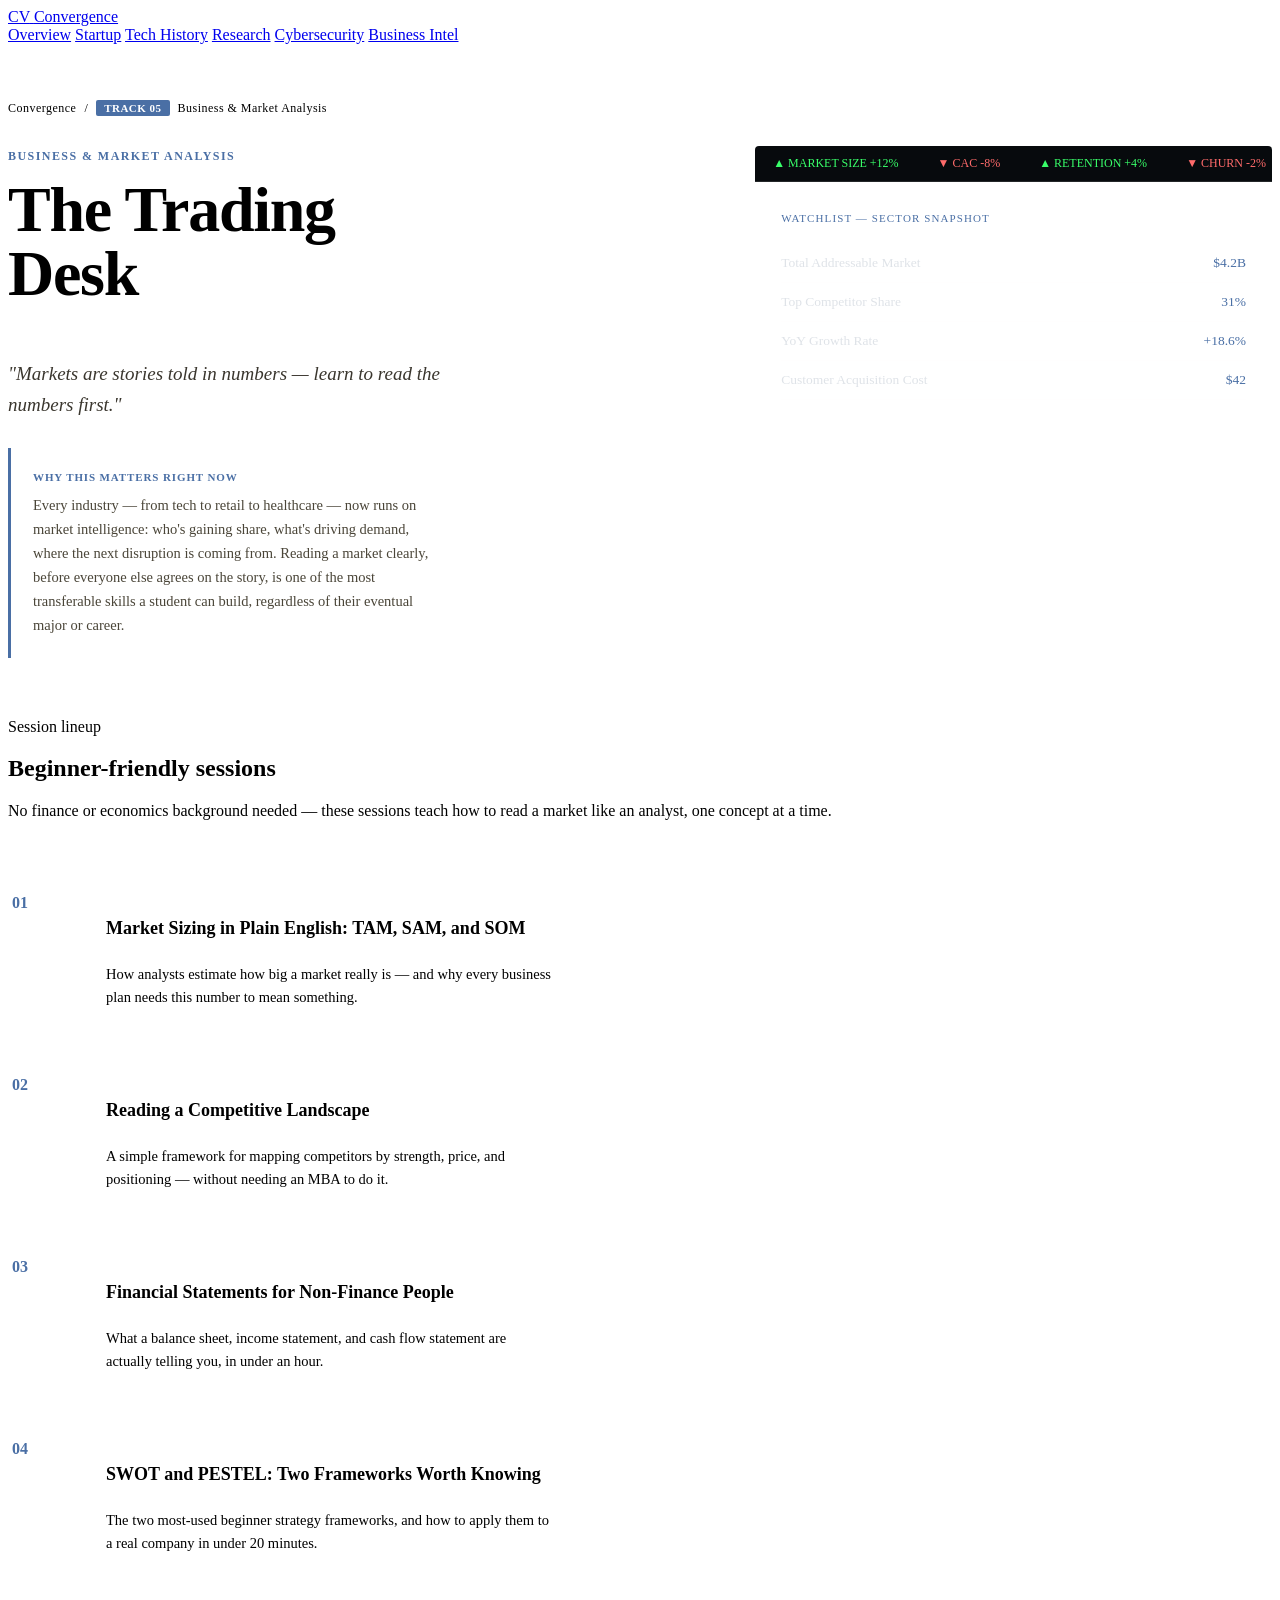
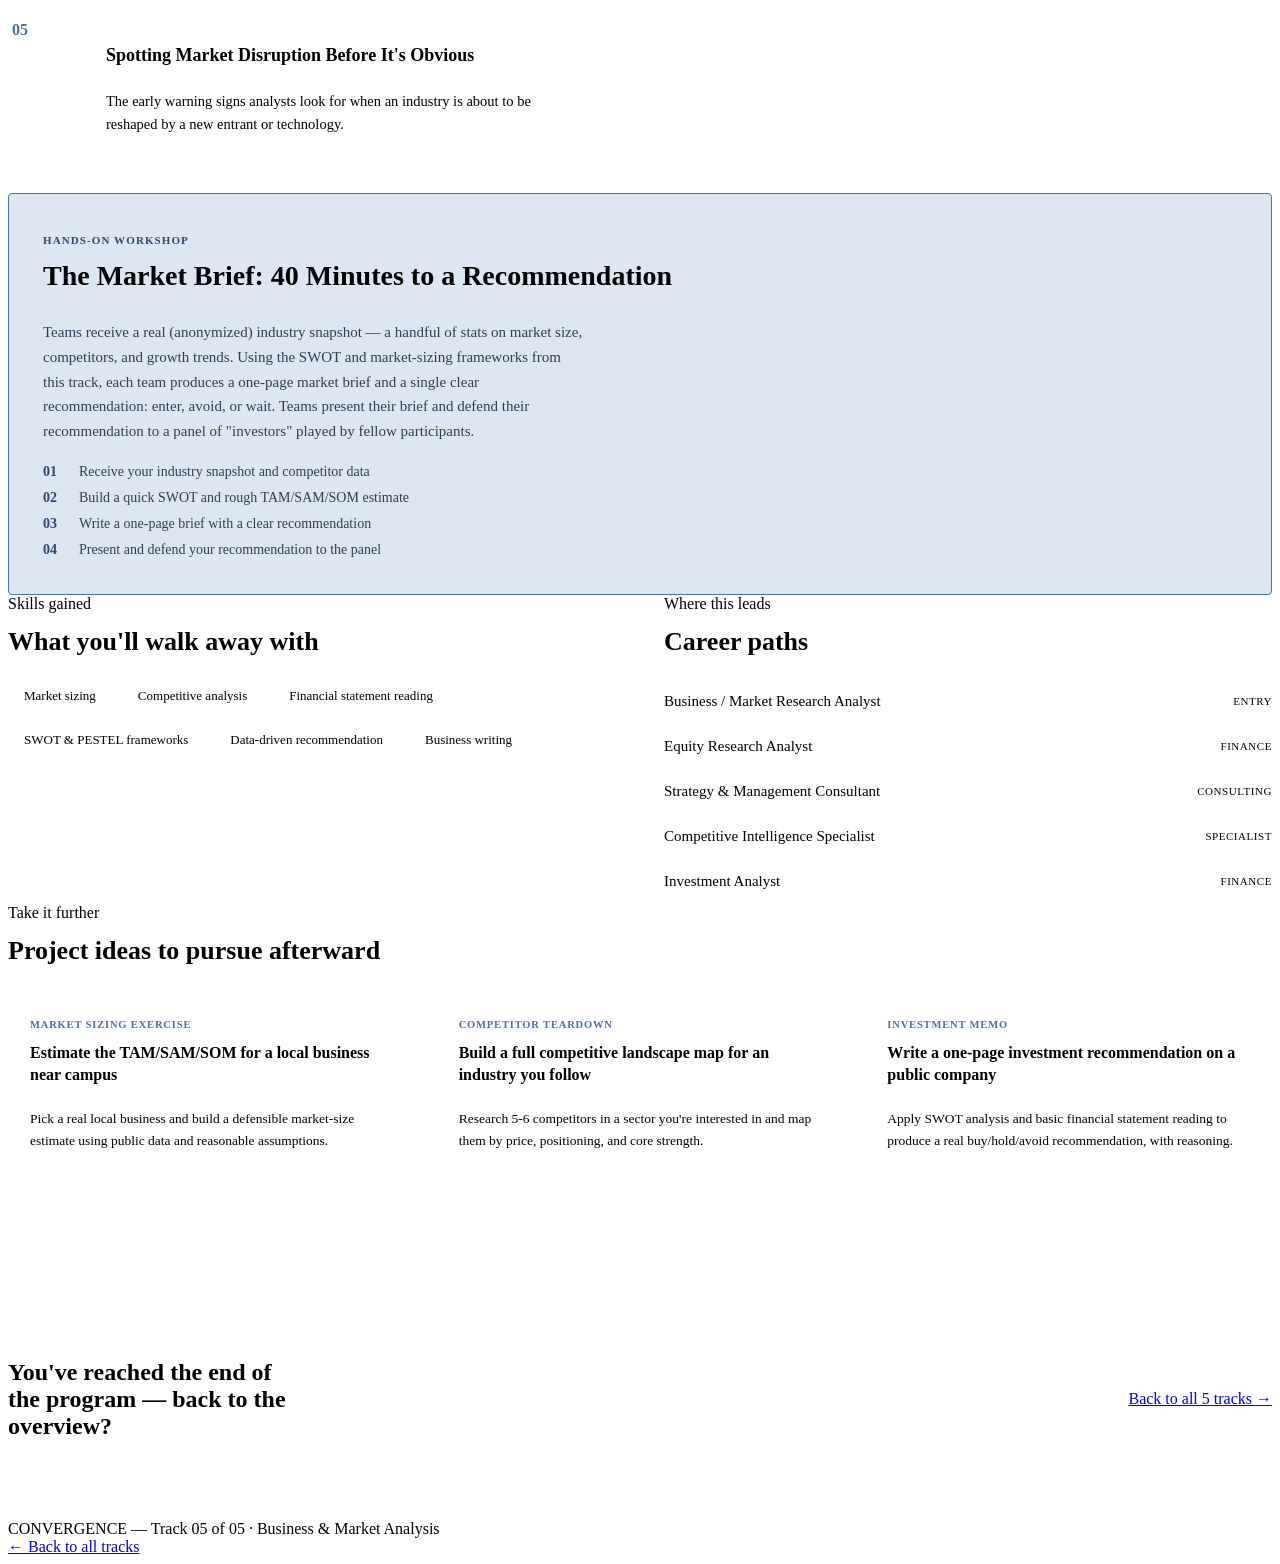
==== business.html @ 2186295e "Add files via upload" ====
<!DOCTYPE html>
<html lang="en">
<head>
<meta charset="UTF-8">
<meta name="viewport" content="width=device-width, initial-scale=1.0">
<title>The Trading Desk — Business & Market Analysis | Convergence</title>
<link rel="stylesheet" href="assets/style.css">
<style>
  :root{ --accent: #4A6FA5; --accent-dim: #dde7f3; }

  .track-hero{ padding: 56px 0 0; }
  .breadcrumb{ font-family: var(--mono); font-size:12px; color:var(--muted); letter-spacing:.04em; display:flex; gap:8px; align-items:center; margin-bottom:30px; }
  .breadcrumb a{ text-decoration:none; color:var(--muted); }
  .breadcrumb a:hover{ color:var(--ink); }
  .breadcrumb .accent-chip{ background: var(--accent); color:#fff; font-weight:700; padding:2px 8px; border-radius:2px; font-size:11px; }

  .th-grid{ display:grid; grid-template-columns: 1.15fr 0.85fr; gap:48px; align-items:stretch; padding-bottom:60px; border-bottom:1px solid var(--line); }
  @media (max-width:900px){ .th-grid{ grid-template-columns:1fr; } }

  .track-tag{ font-family:var(--mono); font-size:12px; letter-spacing:.12em; text-transform:uppercase; color:var(--accent); font-weight:700; }
  .track-hero h1{ font-size: clamp(38px,5.6vw,64px); line-height:1.0; margin-top:14px; letter-spacing:-0.02em; }
  .theme-statement{ margin-top: 22px; font-size: 19px; line-height:1.6; max-width:48ch; color:#3a362e; font-family: var(--serif); font-style:italic; font-weight:400; }
  .relevance-box{ margin-top:28px; padding:20px 22px; background: var(--paper-dim); border-left:3px solid var(--accent); font-size:14.5px; color:#4a4538; line-height:1.65; max-width: 56ch; }
  .relevance-box b{ display:block; font-family:var(--mono); font-size:11px; letter-spacing:.08em; text-transform:uppercase; color:var(--accent); margin-bottom:8px; font-weight:700; }

  /* ledger / ticker card — signature visual */
  .ticker-card{
    background: var(--ink); color: var(--paper);
    border-radius: 4px;
    min-height: 320px;
    padding: 0;
    overflow:hidden;
    display:flex; flex-direction:column;
  }
  .ticker-strip{
    background:#070a0d; padding:10px 0; overflow:hidden; white-space:nowrap;
    font-family:var(--mono); font-size:12px; border-bottom:1px solid rgba(247,245,240,0.12);
  }
  .ticker-strip span{ padding: 0 18px; color:var(--muted-on-ink); }
  .ticker-strip .up{ color:#39FF6A; }
  .ticker-strip .down{ color:#ff6b6b; }
  .ticker-body{ padding: 26px 26px; flex:1; }
  .ticker-body .tb-label{ font-family:var(--mono); font-size:11px; letter-spacing:.1em; text-transform:uppercase; color: var(--accent); }
  .ticker-rows{ margin-top:18px; display:flex; flex-direction:column; }
  .ticker-row{ display:flex; justify-content:space-between; padding:11px 0; border-bottom:1px solid rgba(247,245,240,0.1); font-size:13.5px; }
  .ticker-row .tr-name{ color:#dfe3e8; }
  .ticker-row .tr-val{ font-family:var(--mono); color: var(--accent); }

  .sess-list{ border-top:2px solid var(--ink); margin-top:48px; }
  .sess-item{ display:grid; grid-template-columns: 70px 1fr; gap:24px; padding: 26px 4px; border-bottom:1px solid var(--line); }
  .sess-item .idx{ color: var(--accent); font-weight:700; }
  .sess-item h4{ font-size:18px; font-weight:600; }
  .sess-item p{ margin-top:6px; color:var(--muted); font-size:14.5px; line-height:1.6; max-width:62ch; }

  .workshop{ background: var(--accent-dim); border: 1px solid var(--accent); border-radius: 4px; padding: 36px 34px; margin-top: 16px; }
  .workshop .w-label{ font-family:var(--mono); font-size:11px; letter-spacing:.1em; text-transform:uppercase; color:#2c4670; font-weight:700; }
  .workshop h3{ margin-top:12px; font-size: clamp(22px,3vw,28px); }
  .workshop p{ margin-top:14px; color:#2c3e57; line-height:1.65; font-size:15px; max-width:72ch; }
  .workshop .w-steps{ margin-top:20px; display:flex; flex-direction:column; gap:10px; }
  .w-step{ display:flex; gap:14px; align-items:baseline; font-size:14px; color:#2c3e57; }
  .w-step .ws-num{ font-family:var(--mono); font-weight:700; color:#2c4670; min-width:22px; }

  .two-col{ display:grid; grid-template-columns:1fr 1fr; gap:48px; }
  @media (max-width:820px){ .two-col{ grid-template-columns:1fr; } }
  .pill-group{ display:flex; flex-wrap:wrap; gap:10px; margin-top:22px; }
  .pill{ font-family:var(--mono); font-size:13px; padding:9px 16px; border:1.5px solid var(--ink); border-radius: 20px; background:transparent; }
  .career-list{ margin-top:22px; display:flex; flex-direction:column; }
  .career-row{ display:flex; justify-content:space-between; gap:16px; padding:14px 0; border-bottom:1px solid var(--line); font-size:15px; }
  .career-row:first-child{ border-top:1px solid var(--line); }
  .career-row .cr-level{ font-family:var(--mono); font-size:11px; color:var(--muted); text-transform:uppercase; letter-spacing:.05em; white-space:nowrap; padding-top:2px;}

  .proj-grid{ display:grid; grid-template-columns: repeat(3,1fr); gap:22px; margin-top:24px; }
  @media (max-width:900px){ .proj-grid{ grid-template-columns:1fr; } }
  .proj-card{ border:1px solid var(--line); border-radius:4px; padding:24px 22px; background:var(--paper); transition: border-color .15s ease, transform .15s ease; }
  .proj-card:hover{ border-color: var(--accent); transform: translateY(-3px); }
  .proj-card .pj-tag{ font-family:var(--mono); font-size:10.5px; letter-spacing:.08em; text-transform:uppercase; color:var(--accent); font-weight:700; }
  .proj-card h4{ margin-top:10px; font-size:16px; line-height:1.4; }
  .proj-card p{ margin-top:8px; font-size:13.5px; color:var(--muted); line-height:1.6; }

  .track-cta{ margin-top:90px; padding: 56px 0; border-top:1px solid var(--line); border-bottom:1px solid var(--line); display:flex; justify-content:space-between; align-items:center; gap:24px; flex-wrap:wrap; }
  .track-cta h3{ font-size:24px; max-width:24ch; }
</style>
</head>
<body>

<nav class="topnav">
  <div class="topnav-inner">
    <a href="index.html" class="brand">
      <span class="brand-mark">CV</span>
      <span class="brand-name">Convergence</span>
    </a>
    <div class="navlinks">
      <a href="index.html">Overview</a>
      <a href="startup.html">Startup</a>
      <a href="history.html">Tech History</a>
      <a href="research.html">Research</a>
      <a href="cybersecurity.html">Cybersecurity</a>
      <a href="business.html" class="is-active">Business Intel</a>
    </div>
  </div>
</nav>

<main class="wrap">

  <section class="track-hero">
    <div class="breadcrumb">
      <a href="index.html">Convergence</a> / <span class="accent-chip">TRACK 05</span> Business &amp; Market Analysis
    </div>

    <div class="th-grid">
      <div>
        <span class="track-tag">Business &amp; Market Analysis</span>
        <h1>The Trading<br>Desk</h1>
        <p class="theme-statement">"Markets are stories told in numbers — learn to read the numbers first."</p>

        <div class="relevance-box">
          <b>Why this matters right now</b>
          Every industry — from tech to retail to healthcare — now runs on market intelligence: who's gaining share, what's driving demand, where the next disruption is coming from. Reading a market clearly, before everyone else agrees on the story, is one of the most transferable skills a student can build, regardless of their eventual major or career.
        </div>
      </div>

      <div class="ticker-card">
        <div class="ticker-strip">
          <span class="up">▲ MARKET SIZE +12%</span>
          <span class="down">▼ CAC -8%</span>
          <span class="up">▲ RETENTION +4%</span>
          <span class="down">▼ CHURN -2%</span>
          <span class="up">▲ MARKET SIZE +12%</span>
          <span class="down">▼ CAC -8%</span>
        </div>
        <div class="ticker-body">
          <span class="tb-label">Watchlist — Sector Snapshot</span>
          <div class="ticker-rows">
            <div class="ticker-row"><span class="tr-name">Total Addressable Market</span><span class="tr-val">$4.2B</span></div>
            <div class="ticker-row"><span class="tr-name">Top Competitor Share</span><span class="tr-val">31%</span></div>
            <div class="ticker-row"><span class="tr-name">YoY Growth Rate</span><span class="tr-val">+18.6%</span></div>
            <div class="ticker-row"><span class="tr-name">Customer Acquisition Cost</span><span class="tr-val">$42</span></div>
          </div>
        </div>
      </div>
    </div>
  </section>

  <section class="section-tight">
    <div class="section-head">
      <span class="eyebrow"><span class="dot" style="color:var(--accent)"></span>Session lineup</span>
      <h2>Beginner-friendly sessions</h2>
      <p class="lede">No finance or economics background needed — these sessions teach how to read a market like an analyst, one concept at a time.</p>
    </div>

    <div class="sess-list">
      <div class="sess-item">
        <span class="idx">01</span>
        <div>
          <h4>Market Sizing in Plain English: TAM, SAM, and SOM</h4>
          <p>How analysts estimate how big a market really is — and why every business plan needs this number to mean something.</p>
        </div>
      </div>
      <div class="sess-item">
        <span class="idx">02</span>
        <div>
          <h4>Reading a Competitive Landscape</h4>
          <p>A simple framework for mapping competitors by strength, price, and positioning — without needing an MBA to do it.</p>
        </div>
      </div>
      <div class="sess-item">
        <span class="idx">03</span>
        <div>
          <h4>Financial Statements for Non-Finance People</h4>
          <p>What a balance sheet, income statement, and cash flow statement are actually telling you, in under an hour.</p>
        </div>
      </div>
      <div class="sess-item">
        <span class="idx">04</span>
        <div>
          <h4>SWOT and PESTEL: Two Frameworks Worth Knowing</h4>
          <p>The two most-used beginner strategy frameworks, and how to apply them to a real company in under 20 minutes.</p>
        </div>
      </div>
      <div class="sess-item">
        <span class="idx">05</span>
        <div>
          <h4>Spotting Market Disruption Before It's Obvious</h4>
          <p>The early warning signs analysts look for when an industry is about to be reshaped by a new entrant or technology.</p>
        </div>
      </div>
    </div>
  </section>

  <section class="section-tight">
    <div class="workshop">
      <span class="w-label">Hands-on workshop</span>
      <h3>The Market Brief: 40 Minutes to a Recommendation</h3>
      <p>Teams receive a real (anonymized) industry snapshot — a handful of stats on market size, competitors, and growth trends. Using the SWOT and market-sizing frameworks from this track, each team produces a one-page market brief and a single clear recommendation: enter, avoid, or wait. Teams present their brief and defend their recommendation to a panel of "investors" played by fellow participants.</p>
      <div class="w-steps">
        <div class="w-step"><span class="ws-num">01</span> Receive your industry snapshot and competitor data</div>
        <div class="w-step"><span class="ws-num">02</span> Build a quick SWOT and rough TAM/SAM/SOM estimate</div>
        <div class="w-step"><span class="ws-num">03</span> Write a one-page brief with a clear recommendation</div>
        <div class="w-step"><span class="ws-num">04</span> Present and defend your recommendation to the panel</div>
      </div>
    </div>
  </section>

  <section class="section-tight">
    <div class="two-col">
      <div>
        <span class="eyebrow"><span class="dot" style="color:var(--accent)"></span>Skills gained</span>
        <h2 style="font-size:26px; margin-top:14px;">What you'll walk away with</h2>
        <div class="pill-group">
          <span class="pill">Market sizing</span>
          <span class="pill">Competitive analysis</span>
          <span class="pill">Financial statement reading</span>
          <span class="pill">SWOT &amp; PESTEL frameworks</span>
          <span class="pill">Data-driven recommendation</span>
          <span class="pill">Business writing</span>
        </div>
      </div>
      <div>
        <span class="eyebrow"><span class="dot" style="color:var(--accent)"></span>Where this leads</span>
        <h2 style="font-size:26px; margin-top:14px;">Career paths</h2>
        <div class="career-list">
          <div class="career-row"><span>Business / Market Research Analyst</span><span class="cr-level">Entry</span></div>
          <div class="career-row"><span>Equity Research Analyst</span><span class="cr-level">Finance</span></div>
          <div class="career-row"><span>Strategy &amp; Management Consultant</span><span class="cr-level">Consulting</span></div>
          <div class="career-row"><span>Competitive Intelligence Specialist</span><span class="cr-level">Specialist</span></div>
          <div class="career-row"><span>Investment Analyst</span><span class="cr-level">Finance</span></div>
        </div>
      </div>
    </div>
  </section>

  <section class="section-tight">
    <span class="eyebrow"><span class="dot" style="color:var(--accent)"></span>Take it further</span>
    <h2 style="font-size:26px; margin-top:14px;">Project ideas to pursue afterward</h2>
    <div class="proj-grid">
      <div class="proj-card">
        <span class="pj-tag">Market sizing exercise</span>
        <h4>Estimate the TAM/SAM/SOM for a local business near campus</h4>
        <p>Pick a real local business and build a defensible market-size estimate using public data and reasonable assumptions.</p>
      </div>
      <div class="proj-card">
        <span class="pj-tag">Competitor teardown</span>
        <h4>Build a full competitive landscape map for an industry you follow</h4>
        <p>Research 5-6 competitors in a sector you're interested in and map them by price, positioning, and core strength.</p>
      </div>
      <div class="proj-card">
        <span class="pj-tag">Investment memo</span>
        <h4>Write a one-page investment recommendation on a public company</h4>
        <p>Apply SWOT analysis and basic financial statement reading to produce a real buy/hold/avoid recommendation, with reasoning.</p>
      </div>
    </div>
  </section>

  <div class="track-cta">
    <h3>You've reached the end of the program — back to the overview?</h3>
    <a href="index.html" class="btn btn-solid">Back to all 5 tracks →</a>
  </div>

</main>

<footer class="site-footer">
  <div class="wrap footer-inner">
    <div class="footer-note">CONVERGENCE — Track 05 of 05 · Business &amp; Market Analysis</div>
    <a href="index.html" class="footer-back">← Back to all tracks</a>
  </div>
</footer>

</body>
</html>
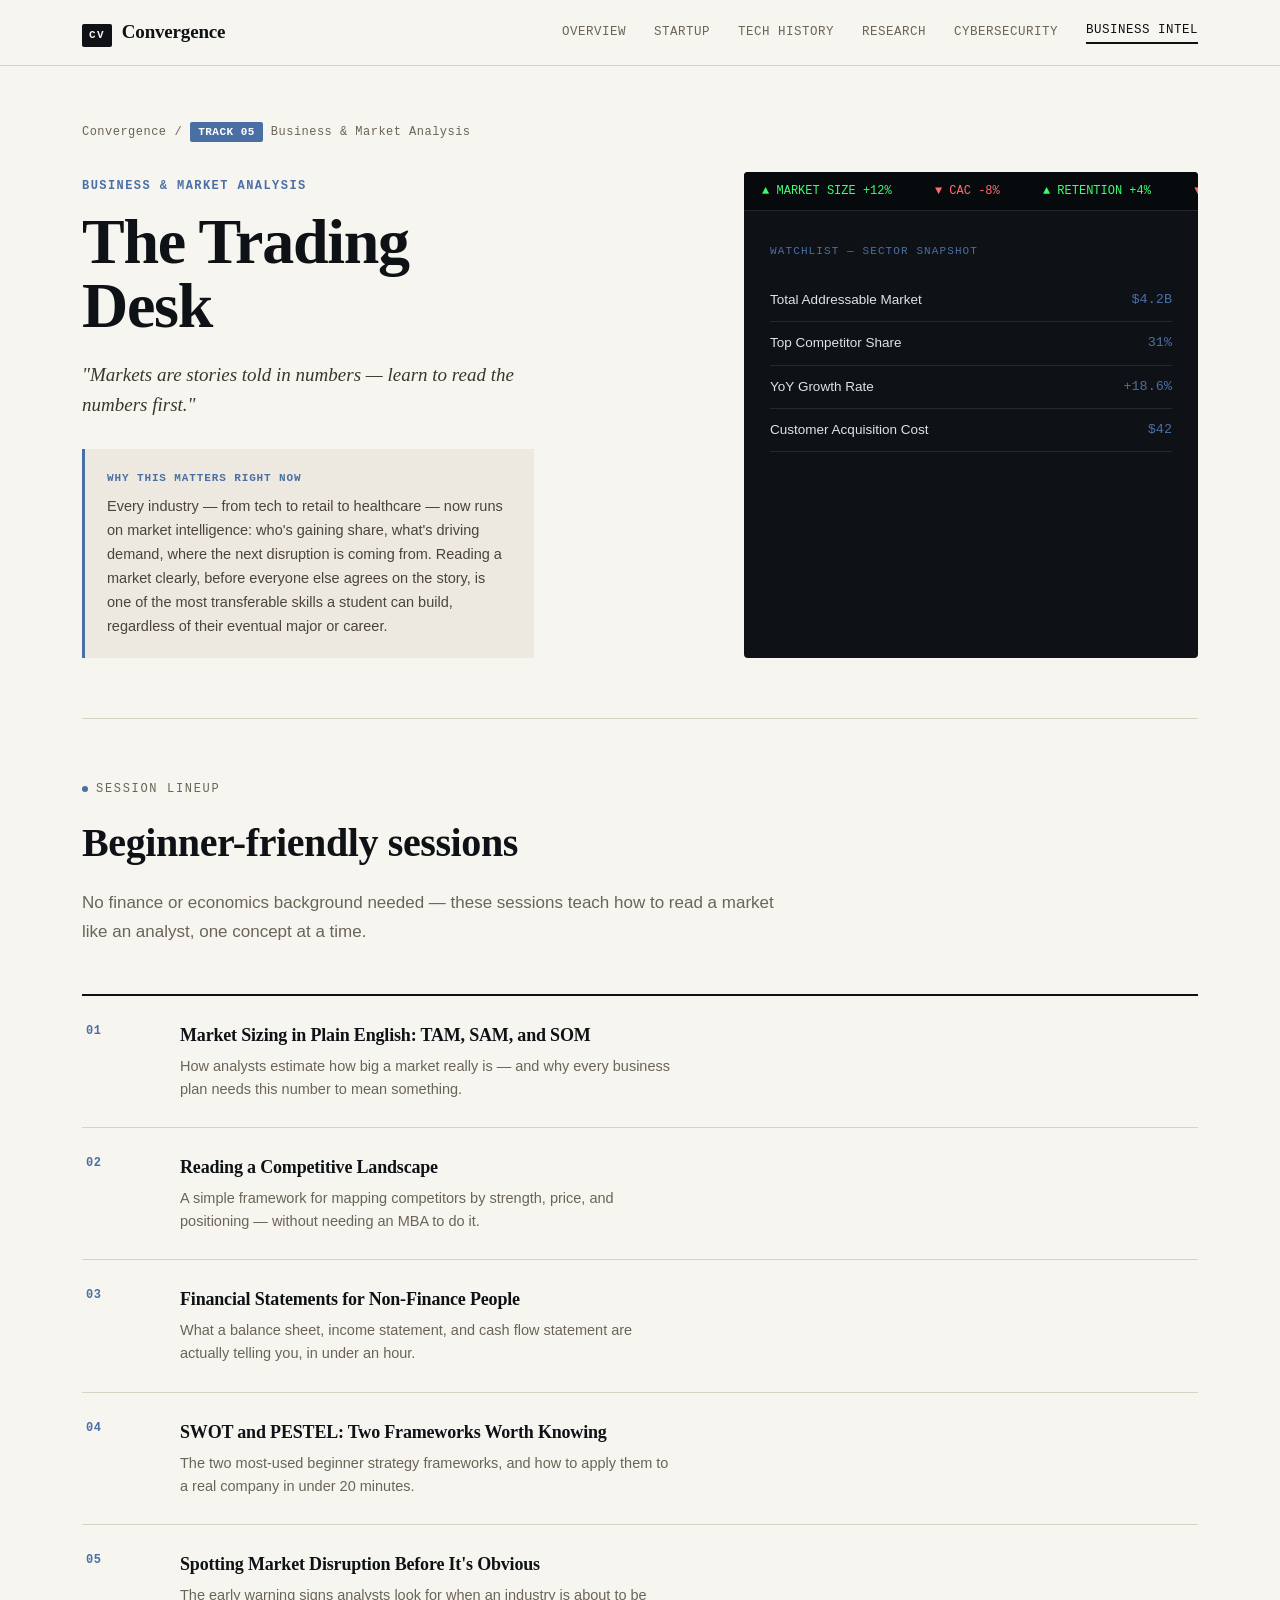
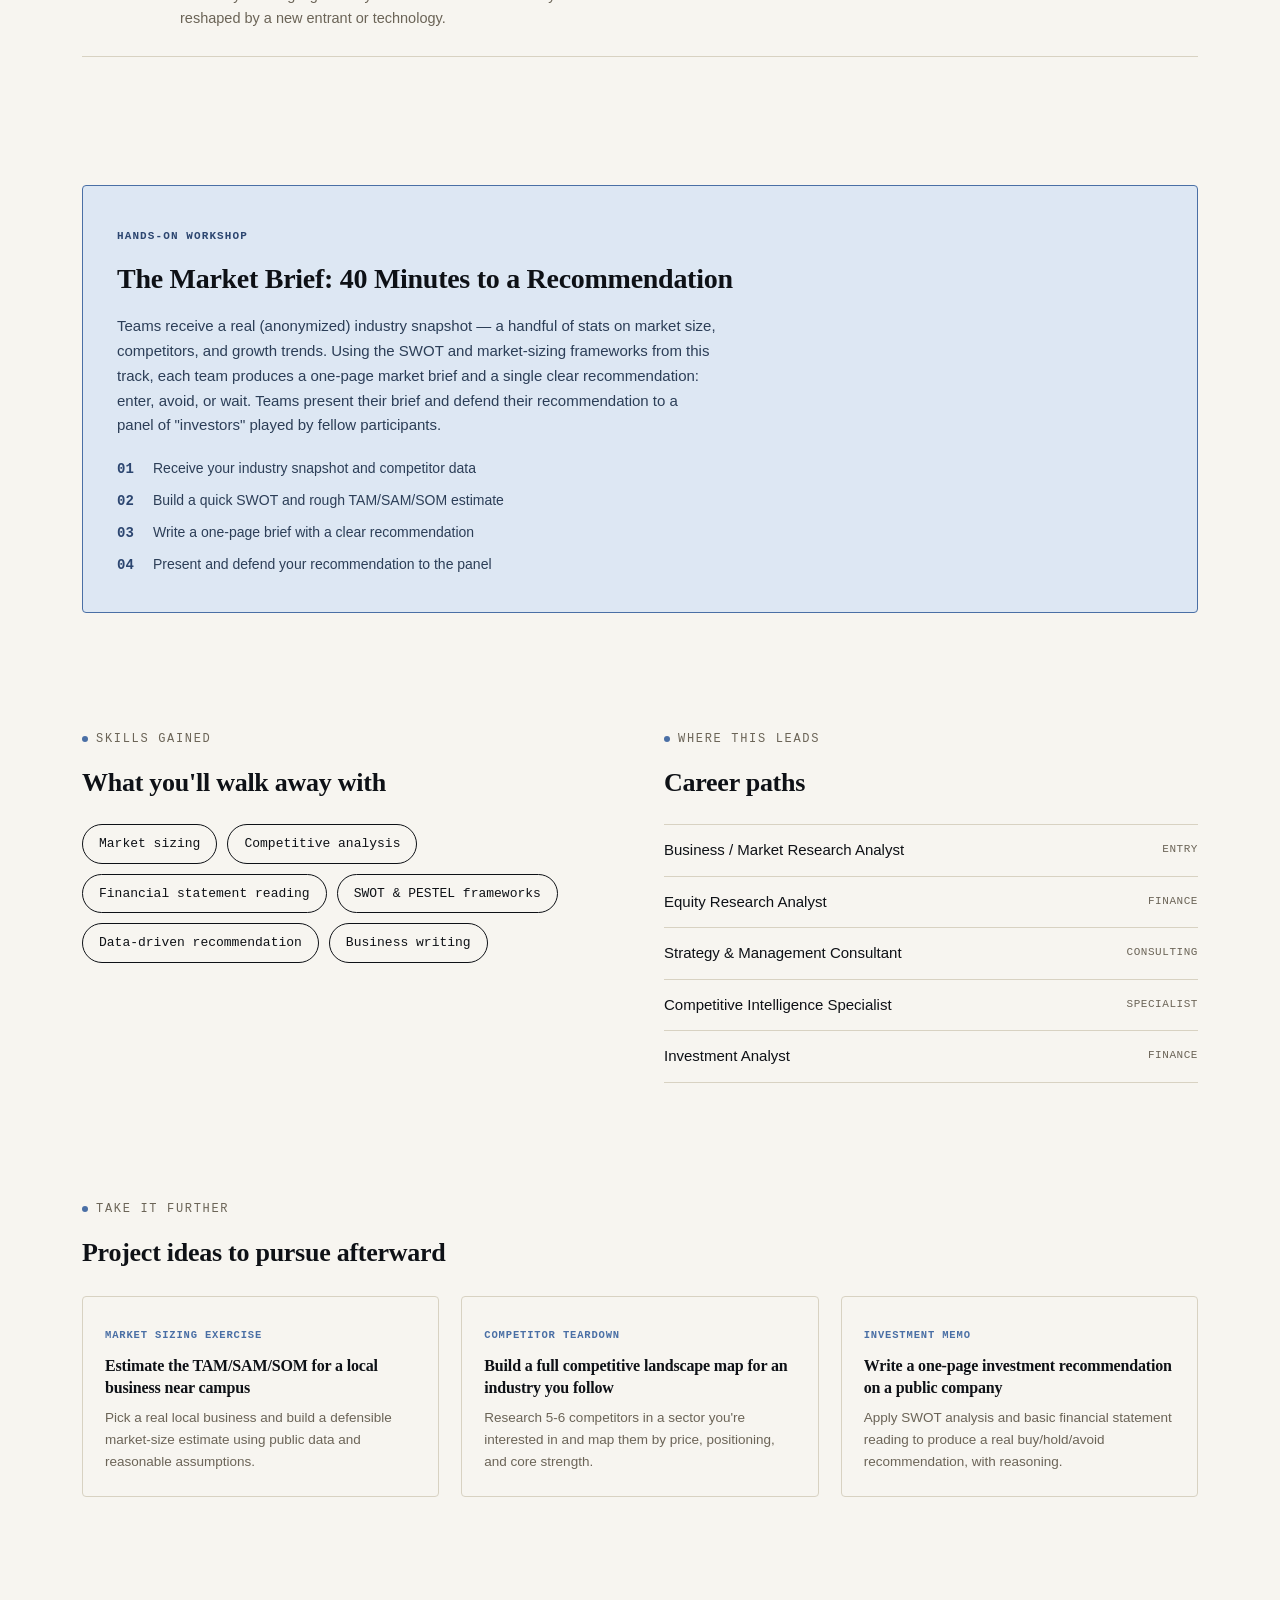
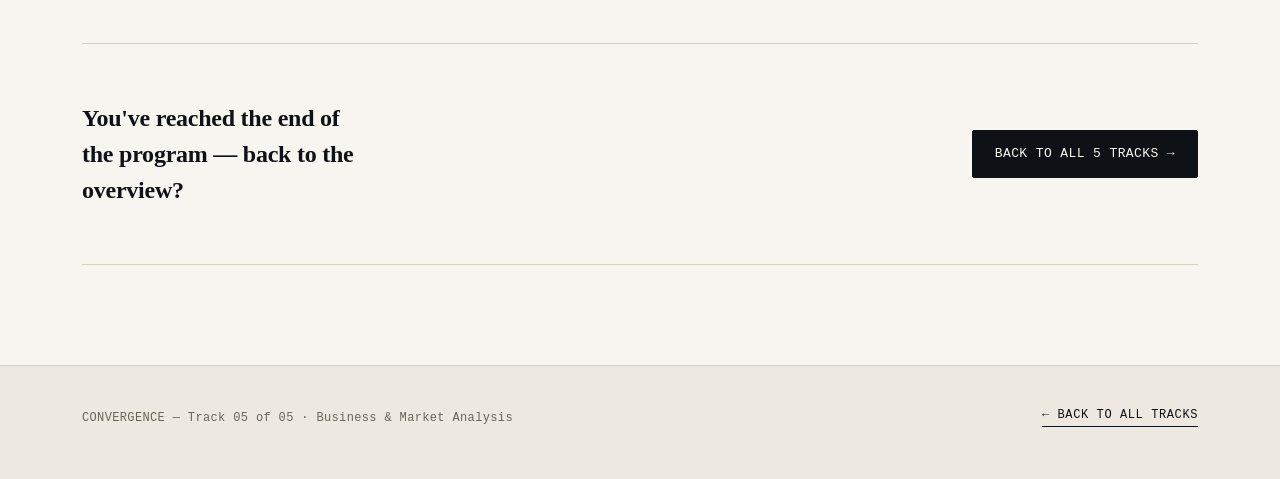
==== commit 4c58d61f: "Update business.html" ====
--- a/business.html
+++ b/business.html
@@ -4,7 +4,7 @@
 <meta charset="UTF-8">
 <meta name="viewport" content="width=device-width, initial-scale=1.0">
 <title>The Trading Desk — Business & Market Analysis | Convergence</title>
-<link rel="stylesheet" href="assets/style.css">
+<link rel="stylesheet" href="style.css">
 <style>
   :root{ --accent: #4A6FA5; --accent-dim: #dde7f3; }
 
--- a/style.css
+++ b/style.css
@@ -0,0 +1,158 @@
+/* ============================================================
+   CONVERGENCE — shared design system
+   ============================================================ */
+
+@import url('https://fonts.googleapis.com/css2?family=Fraunces:ital,opsz,wght@0,9..144,300;0,9..144,400;0,9..144,500;0,9..144,600;0,9..144,700;0,9..144,900;1,9..144,400;1,9..144,500&family=Inter:wght@400;500;600;700;800&family=JetBrains+Mono:wght@400;500;600;700&display=swap');
+
+:root{
+  /* base palette */
+  --ink:        #0E1116;
+  --ink-soft:   #1B2028;
+  --paper:      #F7F5F0;
+  --paper-dim:  #EDE9E0;
+  --card:       #E8DCC8;
+  --line:       #d8d2c2;
+  --muted:      #6b6457;
+  --muted-on-ink: #9aa0ab;
+
+  /* track accents */
+  --t-startup:    #FF6B4A;
+  --t-history:    #8B7355;
+  --t-research:   #3D8B7D;
+  --t-cyber:      #39FF6A;
+  --t-business:   #4A6FA5;
+
+  --serif: 'Fraunces', serif;
+  --sans:  'Inter', sans-serif;
+  --mono:  'JetBrains Mono', monospace;
+
+  --radius: 2px;
+}
+
+*{ box-sizing: border-box; }
+html{ scroll-behavior: smooth; }
+body{
+  margin:0;
+  background: var(--paper);
+  color: var(--ink);
+  font-family: var(--sans);
+  -webkit-font-smoothing: antialiased;
+  line-height: 1.5;
+}
+img{ max-width:100%; display:block; }
+a{ color: inherit; }
+
+::selection{ background: var(--ink); color: var(--paper); }
+
+@media (prefers-reduced-motion: reduce){
+  *{ animation-duration: 0.01ms !important; animation-iteration-count: 1 !important; transition-duration: 0.01ms !important; scroll-behavior: auto !important; }
+}
+
+:focus-visible{
+  outline: 2px solid currentColor;
+  outline-offset: 3px;
+}
+
+/* ---------- layout shells ---------- */
+.wrap{
+  max-width: 1180px;
+  margin: 0 auto;
+  padding: 0 32px;
+}
+@media (max-width: 640px){
+  .wrap{ padding: 0 20px; }
+}
+
+/* ---------- top nav (shared) ---------- */
+.topnav{
+  position: sticky; top:0; z-index: 50;
+  background: var(--paper);
+  border-bottom: 1px solid var(--line);
+}
+.topnav-inner{
+  max-width:1180px; margin:0 auto; padding: 18px 32px;
+  display:flex; align-items:center; justify-content:space-between;
+  gap: 24px;
+}
+.brand{
+  display:flex; align-items:baseline; gap:10px;
+  text-decoration:none; color:var(--ink);
+}
+.brand-mark{
+  font-family: var(--mono); font-size: 11px; font-weight:700;
+  letter-spacing: 0.12em; background:var(--ink); color:var(--paper);
+  padding: 3px 7px; border-radius: var(--radius);
+}
+.brand-name{
+  font-family: var(--serif); font-weight:600; font-size: 19px; letter-spacing: -0.01em;
+}
+.navlinks{
+  display:flex; gap: 28px; align-items:center;
+  font-family: var(--mono); font-size: 12.5px; letter-spacing: 0.04em;
+  text-transform: uppercase;
+}
+.navlinks a{ text-decoration:none; color: var(--muted); transition: color .15s ease; white-space:nowrap; }
+.navlinks a:hover{ color: var(--ink); }
+.navlinks a.is-active{ color: var(--ink); border-bottom: 2px solid currentColor; padding-bottom:2px; }
+.nav-toggle{ display:none; }
+
+@media (max-width: 860px){
+  .navlinks{ display:none; }
+}
+
+footer.site-footer{
+  border-top: 1px solid var(--line);
+  margin-top: 100px;
+  padding: 40px 0 56px;
+  background: var(--paper-dim);
+}
+.footer-inner{
+  display:flex; justify-content:space-between; align-items:flex-end; gap:24px; flex-wrap:wrap;
+}
+.footer-note{ font-family: var(--mono); font-size:12px; color:var(--muted); letter-spacing:.03em; }
+.footer-back{
+  font-family: var(--mono); font-size:12px; letter-spacing:.05em; text-transform:uppercase;
+  text-decoration:none; color:var(--ink); border-bottom:1px solid var(--ink); padding-bottom:2px;
+}
+
+/* ---------- generic eyebrow / label ---------- */
+.eyebrow{
+  font-family: var(--mono); font-size: 12px; letter-spacing: 0.14em; text-transform: uppercase;
+  display:inline-flex; align-items:center; gap:8px; color: var(--muted);
+}
+.eyebrow .dot{ width:6px; height:6px; border-radius:50%; background: currentColor; }
+
+/* ---------- buttons ---------- */
+.btn{
+  display:inline-flex; align-items:center; gap:8px;
+  font-family: var(--mono); font-size: 13px; letter-spacing:0.03em; text-transform:uppercase;
+  text-decoration:none; padding: 13px 22px; border-radius: var(--radius);
+  border:1.5px solid var(--ink); color: var(--ink); background:transparent;
+  transition: background .15s ease, color .15s ease, transform .1s ease;
+  cursor:pointer;
+}
+.btn:hover{ background: var(--ink); color: var(--paper); }
+.btn:active{ transform: translateY(1px); }
+.btn-solid{ background: var(--ink); color: var(--paper); }
+.btn-solid:hover{ background: var(--ink-soft); color: var(--paper); }
+.btn-on-ink{ border-color: var(--paper); color: var(--paper); }
+.btn-on-ink:hover{ background: var(--paper); color: var(--ink); }
+
+/* generic section spacing */
+.section{ padding: 88px 0; }
+.section-tight{ padding: 56px 0; }
+@media (max-width: 700px){
+  .section{ padding: 56px 0; }
+}
+
+h1,h2,h3,h4{ font-family: var(--serif); margin:0; font-weight:600; letter-spacing:-0.01em; }
+p{ margin:0; }
+
+.section-head{ max-width: 720px; margin-bottom: 48px; }
+.section-head h2{ font-size: clamp(28px,4vw,40px); margin-top:14px; }
+.section-head .lede{ margin-top:16px; color:var(--muted); font-size:17px; line-height:1.65; }
+
+/* numbered index marker — used only where order is real (sessions, steps) */
+.idx{
+  font-family: var(--mono); font-size: 12px; color: var(--muted); letter-spacing: 0.05em;
+}
